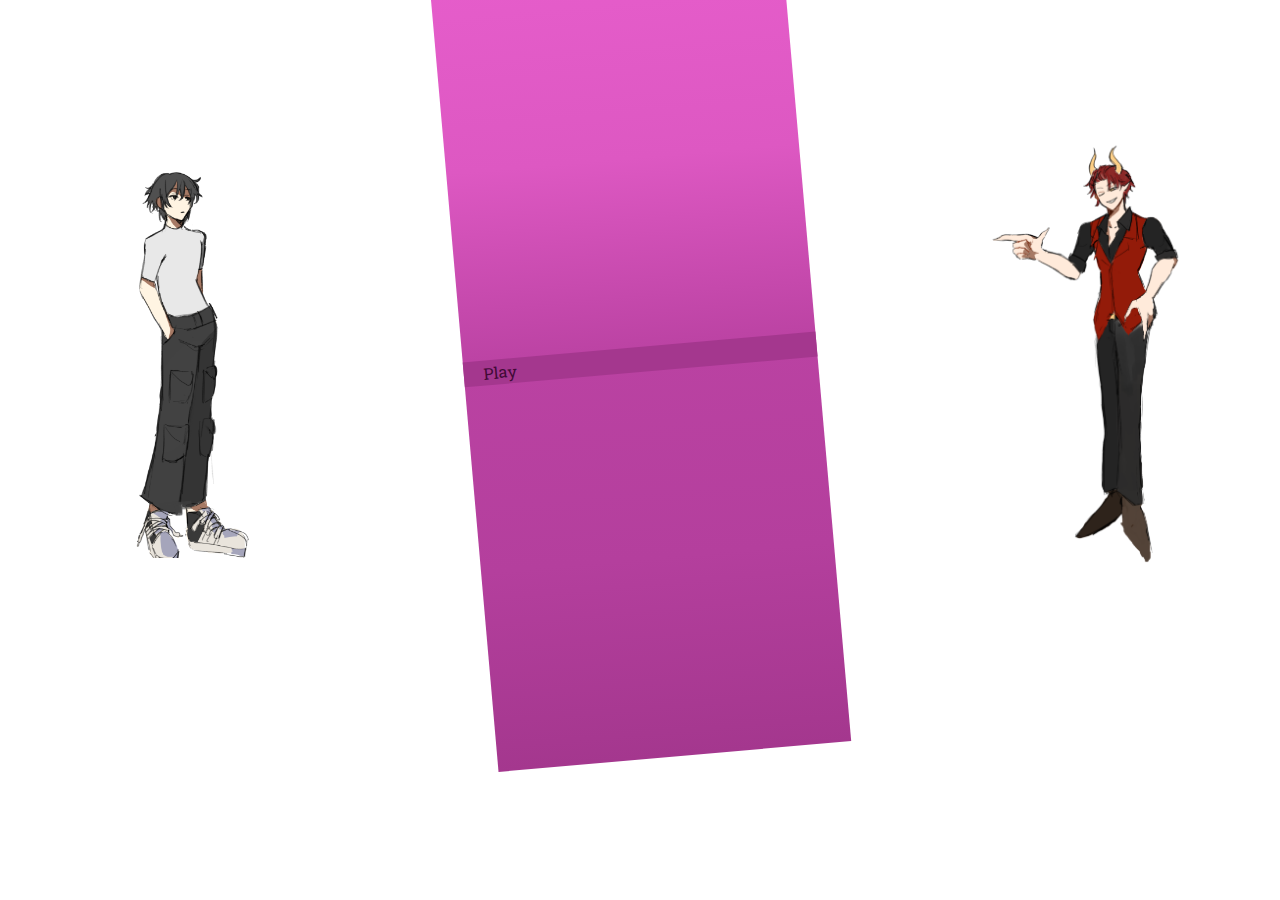
==== index.html @ 653cd40e "Add files via upload" ====
<!DOCTYPE html>
<html lang="en">
<head>
    <meta charset="UTF-8">
    <meta name="viewport" content="width=device-width, initial-scale=1.0">
    <title>Game Time</title>
</head>
<body>
    <blurscreen></blurscreen>

    <group1>
        <mc></mc>
        
        <section>
            <button1>
                <a href="game.html">
                    Play
                </a>
                Play
            </button1>
        </section>
        <enemy></enemy>
    </group1>
    

    <link rel="stylesheet" href="styles.css">
    <script src="java.js"></script>
</body>
</html>
---- styles.css ----
@import url('https://fonts.googleapis.com/css?family=Roboto+Slab&family=Open+Sans');

body
{   
    overflow-x: hidden;
    overflow-y: hidden;
}

group1
{
    display: flex;
    justify-content: space-around;
}

group2
{
    display: flex;
}

group3
{
    display: flex;
}

group4
{
    display: flex;
    flex-direction: column;
    justify-content: space-between;
}

group5
{
    display: flex;
    justify-content: center;
    margin-top: 400px;
    position: absolute;
    left: 12.5%;
    right: 12.5%;
    transform: translateY(300px);
}

group6
{
    display: flex;
    justify-content: center;
    align-items: center;
}

mc
{
    margin-top: 50px;
    height: 500px;
    width: 200px;
    background-image: url(images/mc_idle.png);
    background-size: cover;
    animation: mc_bounce 3s infinite;
    animation-delay: 3s
}

@keyframes mc_bounce
{
    0% {transform: translateY(-12px);}
    51% {transform: translateY(12px);}
    100% {transform: translateY(-12px);}
}

section
{
    margin-top: -50px;
    width: 28%;
    height: 800px;
    background-image: linear-gradient(to bottom, rgb(230, 93, 203), rgb(221, 88, 194), rgb(186, 66, 162), rgb(180, 63, 157), rgb(164, 55, 142));
    display: flex;
    flex-direction: column;
    justify-content: center;
    align-items: center;
    transform: rotate(-5deg);
}

enemy
{
    margin-top: 100px;
    height: 500px;
    width: 200px;
    background-image: url(images/enemy_idle.png );
    background-size: cover;
    animation: enemy_bounce 3s infinite;
    animation-delay: 2s
}

@keyframes enemy_bounce
{
    0% {transform: translateY(-10px);}
    49% {transform: translateY(10px);}
    100% {transform: translateY(-10px);}
}

button1
{
    margin: 2px 0px 0px 0px;
    height: 25px;
    width: 100%;
    background-color: rgb(164, 55, 142);
    display: flex;
    align-items: center;
    font-family: 'Roboto Slab';
    color: rgb(65, 10, 54);
    text-indent: 20px;
}

a
{
    position: absolute;
    opacity: 0;
}

button2
{
    right: 0;
    margin-top: -100px;
    height: 1000px;
    width: 49.5%;
    background-color: rgba(91, 69, 86, .2);
    position: absolute;
    display: flex;
    justify-content: center;
    align-items: center;
}

button3
{
    left: 0;
    margin-top: -100px;
    height: 1000px;
    width: 49.5%;
    background-color: rgba(91, 69, 86, .2);
    position: absolute;
    display: flex;
    justify-content: center;
    align-items: center;
}

img
{
    margin-bottom: 150px;
    height: 300px;
    width: 300px;
    opacity: 1;
    z-index: 1;
}

showcoin
{
    margin-top: -175px;
    height: 1000px;
    width: 100%;
    background-color: rgb(91, 69, 86);
    opacity: 0.2;
    position: absolute;
    transform: scale(0);
}

button
{
    margin-right: 10px;
    height: 60px;
    width: 200px;
    background-color: rgb(255, 227, 249);
    display: flex;
    justify-content: center;
    align-items: center;
    font-family: 'Roboto Slab';
    font-size: x-large;
    color: rgb(65, 10, 54);
    border: 3px solid rgb(41, 39, 39);
}

log
{
    height: 200px;
    width: 700px;
    background-color: rgb(255, 227, 249);
    border: 3px solid rgb(41, 39, 39);
    font-family: 'Roboto Slab';
    color: rgb(65, 10, 54);
    border: 3px solid rgb(41, 39, 39);
    overflow-y: auto;
}

heart img
{
    height: 150px;
    width: 225px;
    z-index: 1;
    position: absolute;
    left: 41.63%;
    right: 41.63%;
    top: -35px;
}

mcBar
{
    margin-top: 10px;
    margin-right: 14px;
    height: 30px;
    width: 500px;
    border: 2px solid rgb(41, 39, 39);
    border-bottom-left-radius: 10px;
    border-top-left-radius: 10px;
}

#goodHearts
{
    height: 30px;
    width: 500px;
    background-color: rgb(219, 59, 59);
    border-bottom-left-radius: 7.5px;
    border-top-left-radius: 7.5px;
    float: right;
    position: absolute;
}

enemyBar
{
    margin-top: 10px;
    margin-left: 14px;
    height: 30px;
    width: 500px;
    border: 2px solid rgb(41, 39, 39);
    border-bottom-right-radius: 10px;
    border-top-right-radius: 10px;
}

#badHearts
{
    height: 30px;
    width: 500px;
    background-color: rgb(219, 59, 59);
    border-bottom-right-radius: 7.5px;
    border-top-right-radius: 7.5px;
    float:left;
    position: absolute;
}
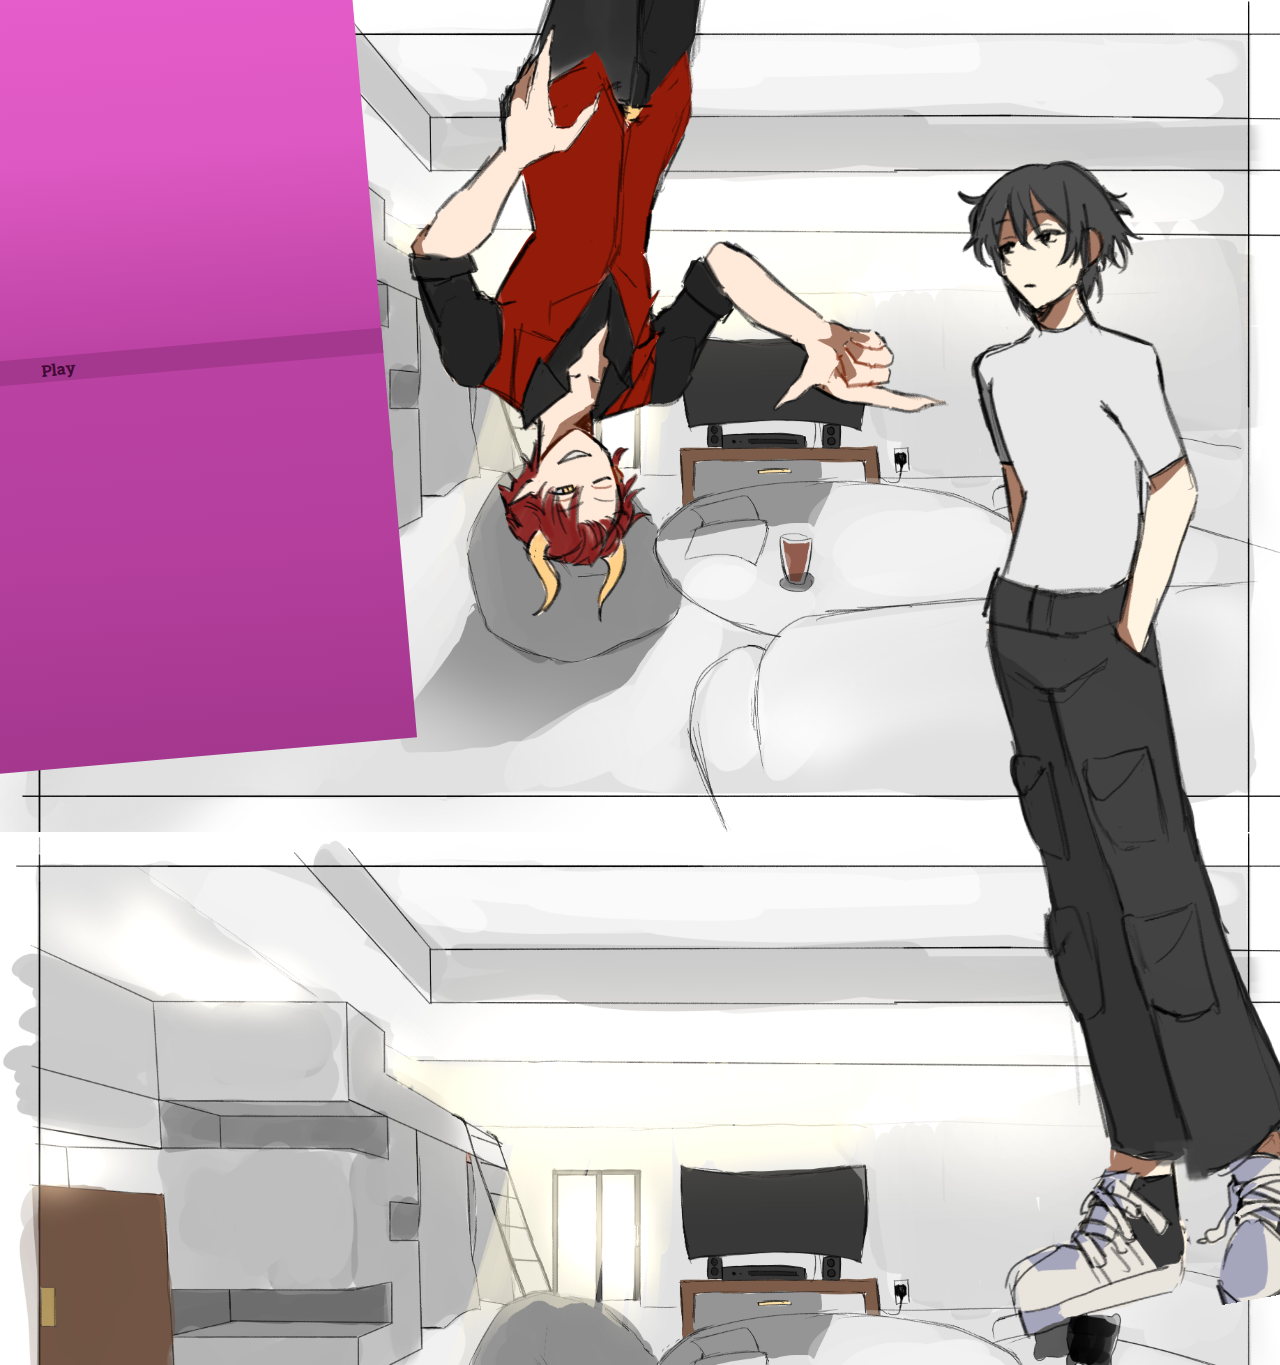
==== commit 371a608e: "Add files via upload" ====
--- a/index.html
+++ b/index.html
@@ -9,8 +9,6 @@
     <blurscreen></blurscreen>
 
     <group1>
-        <mc></mc>
-        
         <section>
             <button1>
                 <a href="game.html">
@@ -20,6 +18,7 @@
             </button1>
         </section>
         <enemy></enemy>
+        <mc></mc>
     </group1>
     
 
--- a/styles.css
+++ b/styles.css
@@ -1,11 +1,22 @@
-@import url('https://fonts.googleapis.com/css?family=Roboto+Slab&family=Open+Sans');
+@import url('https://fonts.googleapis.com/css?family=Roboto+Slab');
 
 body
 {   
+    background-image: url(images/background.png);
+    background-size: cover;
     overflow-x: hidden;
     overflow-y: hidden;
 }
 
+p
+{
+    margin-top: 200px;
+    font-family: 'Roboto Slab';
+    font-weight: bold;
+    font-size: xx-large;
+    color: rgb(65, 10, 54);
+}
+
 group1
 {
     display: flex;
@@ -29,46 +40,52 @@
     justify-content: space-between;
 }
 
-group5
-{
-    display: flex;
-    justify-content: center;
-    margin-top: 400px;
+#gui1
+{
+    display: flex;
+    justify-content: center;
     position: absolute;
     left: 12.5%;
     right: 12.5%;
-    transform: translateY(300px);
-}
-
-group6
-{
-    display: flex;
-    justify-content: center;
-    align-items: center;
+    bottom: -100%
+}
+
+#gui2
+{
+    display: flex;
+    justify-content: center;
+    align-items: center;
+    position: absolute;
+    left: -1%;
+    right: -1%;
+    top: -100%
+}
+
+#image
+{
+    height: 350px;
+    width: 350px;
+    margin-bottom: -200px;
+    margin-top: -10px;
+    margin-right: -5px;
 }
 
 mc
 {
-    margin-top: 50px;
+    margin-top: 25%;
+    margin-left: -10%;
     height: 500px;
     width: 200px;
     background-image: url(images/mc_idle.png);
     background-size: cover;
-    animation: mc_bounce 3s infinite;
-    animation-delay: 3s
-}
-
-@keyframes mc_bounce
-{
-    0% {transform: translateY(-12px);}
-    51% {transform: translateY(12px);}
-    100% {transform: translateY(-12px);}
+    transform: rotateY(180deg) rotate(10deg) scale(3);
 }
 
 section
 {
     margin-top: -50px;
-    width: 28%;
+    margin-left: -15%;
+    width: 35%;
     height: 800px;
     background-image: linear-gradient(to bottom, rgb(230, 93, 203), rgb(221, 88, 194), rgb(186, 66, 162), rgb(180, 63, 157), rgb(164, 55, 142));
     display: flex;
@@ -76,24 +93,17 @@
     justify-content: center;
     align-items: center;
     transform: rotate(-5deg);
+    z-index: 1;
 }
 
 enemy
 {
-    margin-top: 100px;
+    margin-top: -20%;
     height: 500px;
     width: 200px;
     background-image: url(images/enemy_idle.png );
     background-size: cover;
-    animation: enemy_bounce 3s infinite;
-    animation-delay: 2s
-}
-
-@keyframes enemy_bounce
-{
-    0% {transform: translateY(-10px);}
-    49% {transform: translateY(10px);}
-    100% {transform: translateY(-10px);}
+    transform: rotate(190deg) scale(3);
 }
 
 button1
@@ -105,8 +115,9 @@
     display: flex;
     align-items: center;
     font-family: 'Roboto Slab';
-    color: rgb(65, 10, 54);
-    text-indent: 20px;
+    font-weight: bold;
+    color: rgb(65, 10, 54);
+    text-indent: 100px;
 }
 
 a
@@ -121,7 +132,7 @@
     margin-top: -100px;
     height: 1000px;
     width: 49.5%;
-    background-color: rgba(91, 69, 86, .2);
+    background-color: rgba(91, 69, 86, 0.2);
     position: absolute;
     display: flex;
     justify-content: center;
@@ -134,19 +145,18 @@
     margin-top: -100px;
     height: 1000px;
     width: 49.5%;
-    background-color: rgba(91, 69, 86, .2);
-    position: absolute;
-    display: flex;
-    justify-content: center;
-    align-items: center;
-}
-
-img
+    background-color: rgba(91, 69, 86, 0.2);
+    position: absolute;
+    display: flex;
+    justify-content: center;
+    align-items: center;
+}
+
+#button
 {
     margin-bottom: 150px;
     height: 300px;
     width: 300px;
-    opacity: 1;
     z-index: 1;
 }
 
@@ -155,10 +165,13 @@
     margin-top: -175px;
     height: 1000px;
     width: 100%;
-    background-color: rgb(91, 69, 86);
-    opacity: 0.2;
+    background-color: rgba(91, 69, 86, 0.2);
     position: absolute;
     transform: scale(0);
+    display: flex;
+    flex-direction: column;
+    justify-content: center;
+    align-items: center;
 }
 
 button
@@ -217,7 +230,7 @@
     background-color: rgb(219, 59, 59);
     border-bottom-left-radius: 7.5px;
     border-top-left-radius: 7.5px;
-    float: right;
+    right: 51.225%;
     position: absolute;
 }
 
@@ -239,6 +252,32 @@
     background-color: rgb(219, 59, 59);
     border-bottom-right-radius: 7.5px;
     border-top-right-radius: 7.5px;
-    float:left;
-    position: absolute;
+    float: left;
+    position: absolute;
+}
+
+#mc
+{
+    position: absolute;
+    left: -100%;
+    top: 8%;
+}
+
+#mc img
+{
+    height: 525px;
+    width: 160px;
+}
+
+#enemy
+{
+    position: absolute;
+    right: -100%;
+    top: 12%;
+}
+
+#enemy img
+{
+    height: 450px;
+    width: 185px;
 }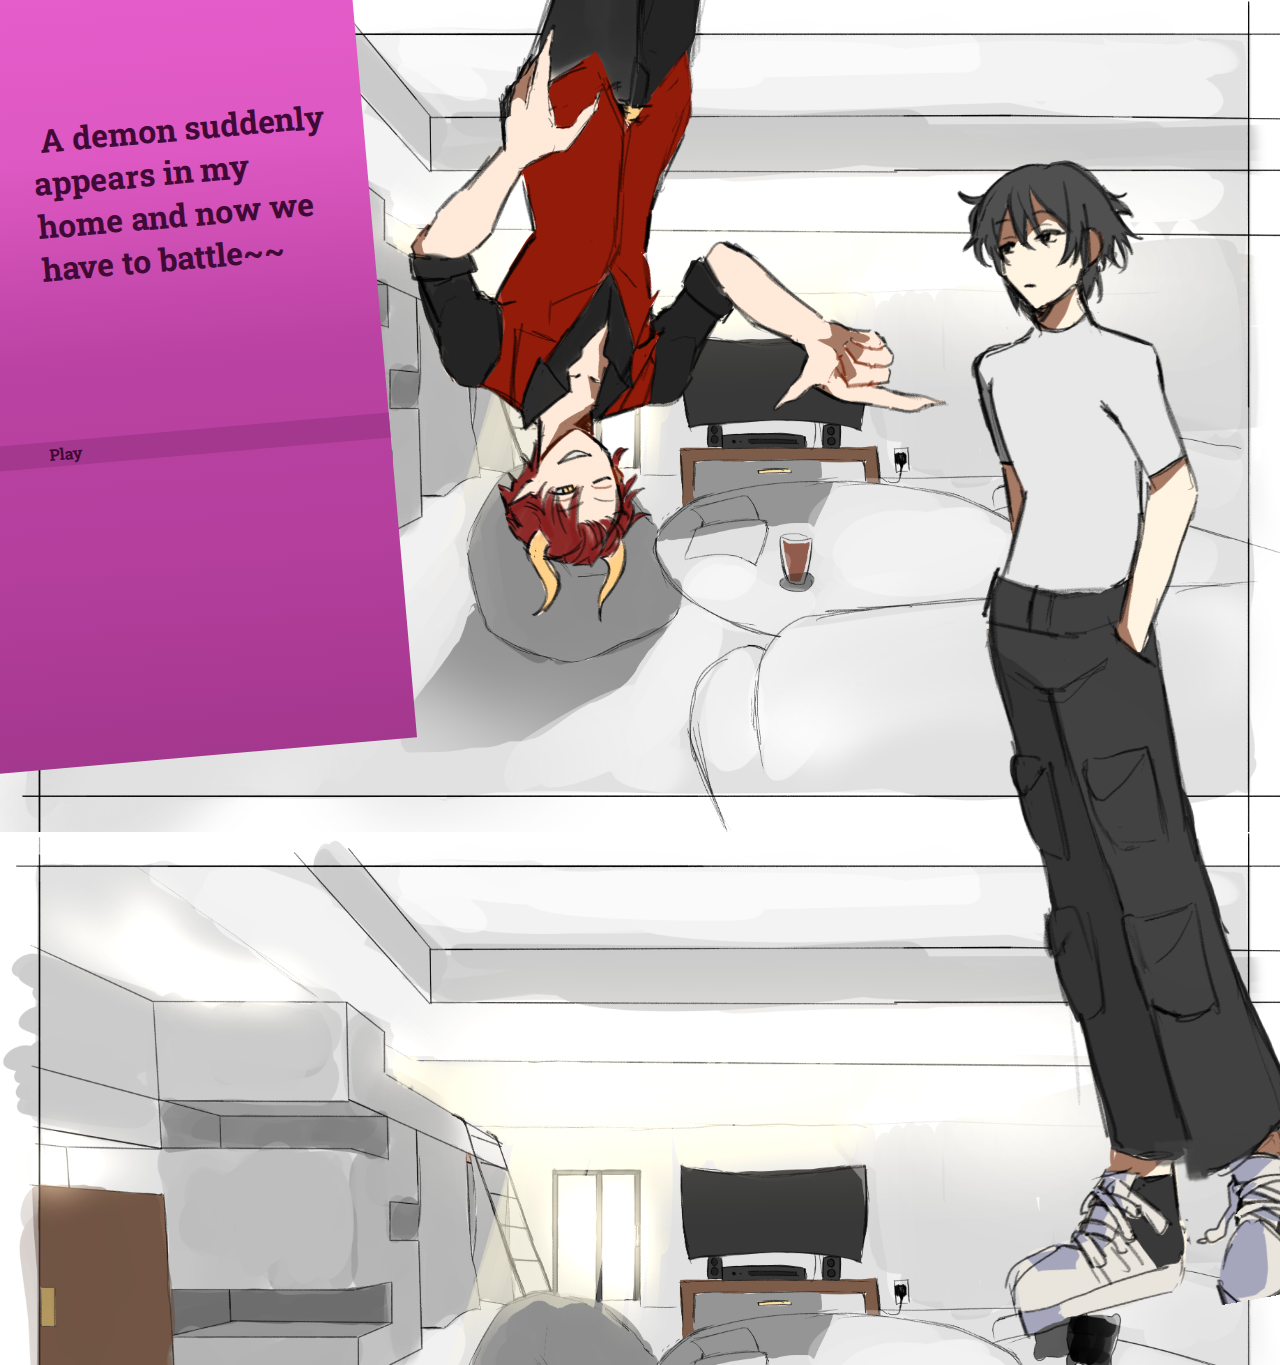
==== commit 92186736: "Add files via upload" ====
--- a/index.html
+++ b/index.html
@@ -10,6 +10,9 @@
 
     <group1>
         <section>
+            <name>
+                A demon suddenly appears in my home and now we have to battle~~
+            </name>
             <button1>
                 <a href="game.html">
                     Play
--- a/styles.css
+++ b/styles.css
@@ -1,4 +1,4 @@
-@import url('https://fonts.googleapis.com/css?family=Roboto+Slab');
+@import url('https://fonts.googleapis.com/css?family=Roboto+Slab&family=Open+Sans');
 
 body
 {   
@@ -11,6 +11,7 @@
 p
 {
     margin-top: 200px;
+    margin-left: -5px;
     font-family: 'Roboto Slab';
     font-weight: bold;
     font-size: xx-large;
@@ -106,9 +107,23 @@
     transform: rotate(190deg) scale(3);
 }
 
+name
+{
+    margin-left: 75px;
+    margin-bottom: 50%;
+    height: 100px;
+    width: 300px;
+    font-family: 'Roboto Slab';
+    font-size: xx-large;
+    font-weight: bolder;
+    color: rgb(65, 10, 54);
+    text-indent: 10px;
+}
+
 button1
 {
     margin: 2px 0px 0px 0px;
+    margin-bottom: 150px;
     height: 25px;
     width: 100%;
     background-color: rgb(164, 55, 142);
@@ -279,5 +294,25 @@
 #enemy img
 {
     height: 450px;
-    width: 185px;
+    width: 200px;
+}
+
+.end
+{
+    position: absolute;
+    width: 100%;
+    height: 100%;
+    background-color: rgba(82, 82, 82, 0.7);
+    transform: scale(0);
+    display: flex;
+    align-items: center;
+    justify-content: center;
+}
+
+#ending
+{
+    font-family: 'Roboto Slab';
+    font-weight: bolder;
+    font-size: xx-large;
+    color: rgb(65, 10, 54);
 }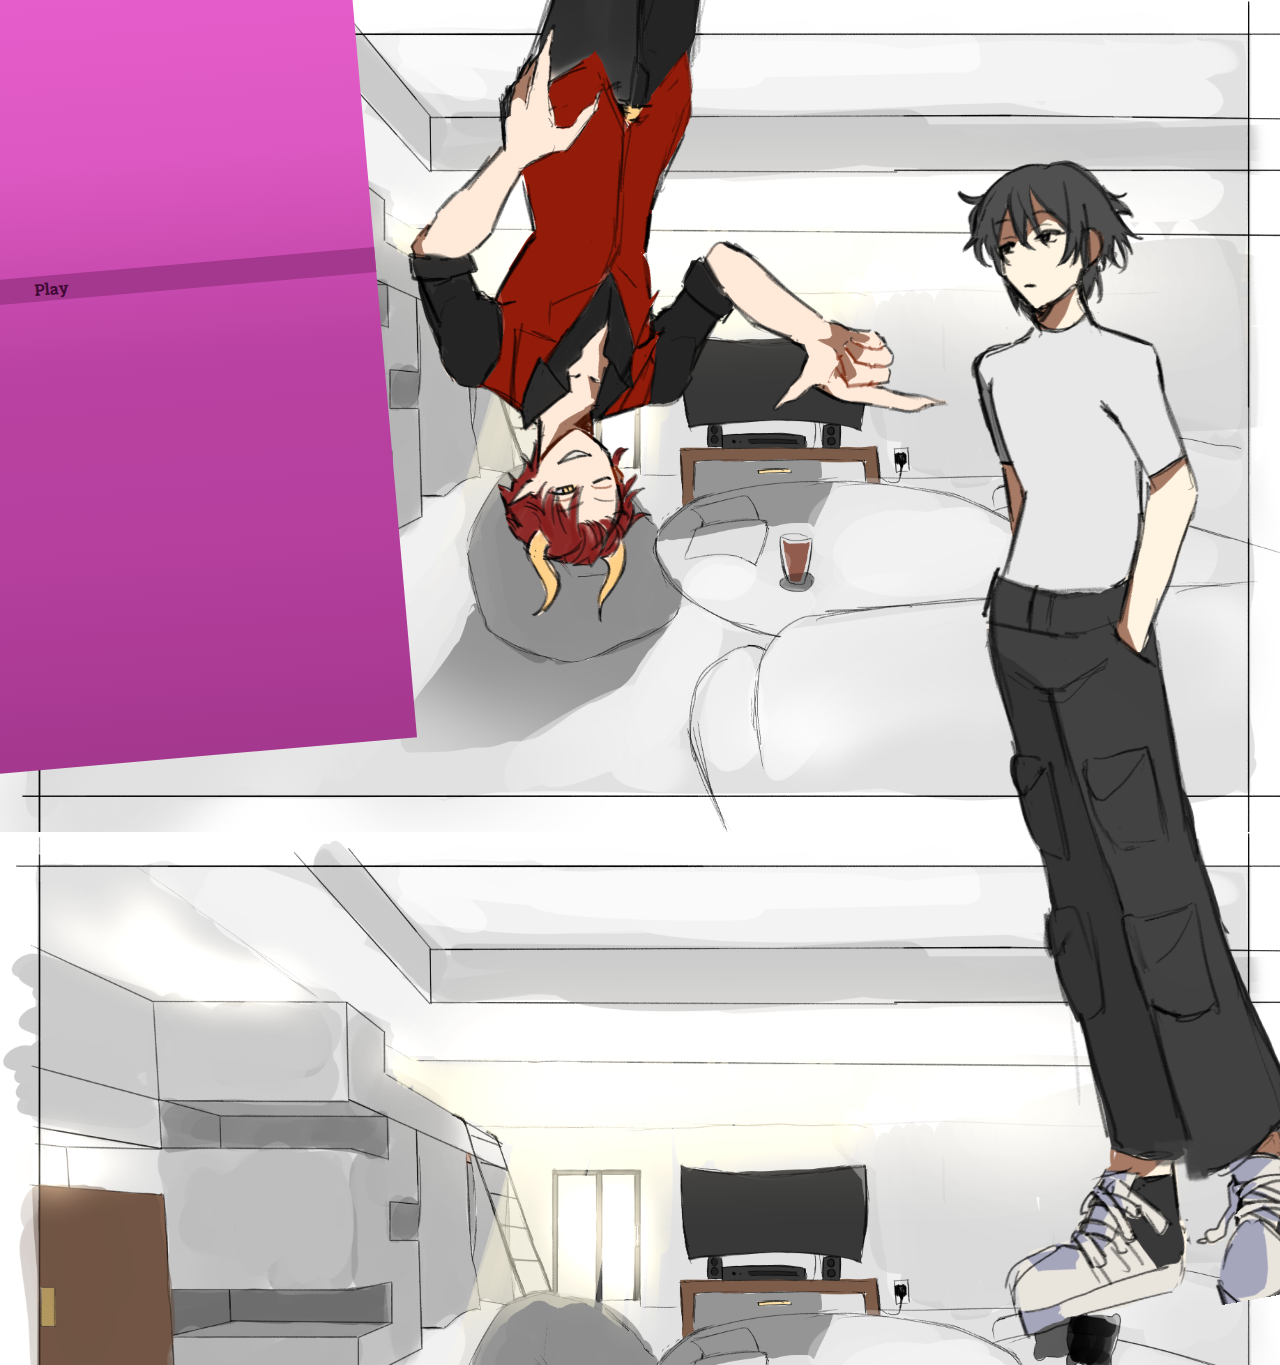
==== commit 270e179e: "Add files via upload" ====
--- a/index.html
+++ b/index.html
@@ -6,13 +6,9 @@
     <title>Game Time</title>
 </head>
 <body>
-    <blurscreen></blurscreen>
-
     <group1>
         <section>
-            <name>
-                A demon suddenly appears in my home and now we have to battle~~
-            </name>
+            <name></name>
             <button1>
                 <a href="game.html">
                     Play
--- a/styles.css
+++ b/styles.css
@@ -109,21 +109,19 @@
 
 name
 {
-    margin-left: 75px;
-    margin-bottom: 50%;
+    margin-left: 60px;
+    margin-bottom: 20%;
     height: 100px;
-    width: 300px;
-    font-family: 'Roboto Slab';
-    font-size: xx-large;
-    font-weight: bolder;
-    color: rgb(65, 10, 54);
-    text-indent: 10px;
+    width: 275px;
+    background-image: url(images/title.png);
+    background-size: cover;
+    transform: scale(1.2);
 }
 
 button1
 {
     margin: 2px 0px 0px 0px;
-    margin-bottom: 150px;
+    margin-bottom: 350px;
     height: 25px;
     width: 100%;
     background-color: rgb(164, 55, 142);
